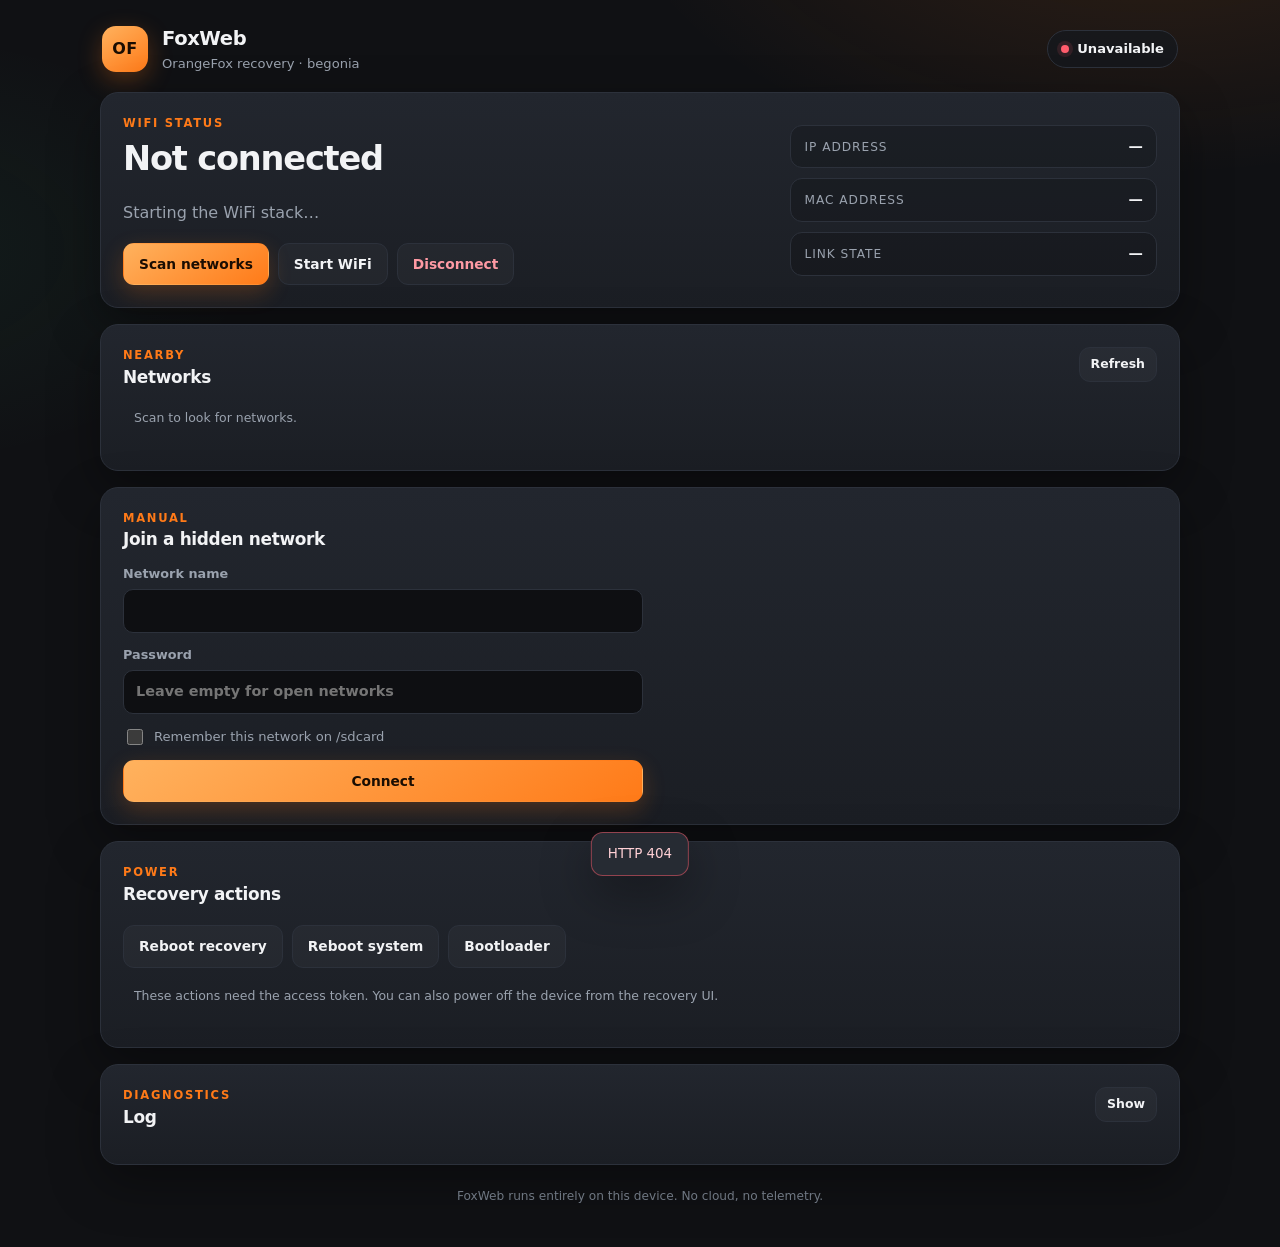
==== recovery/root/system/etc/foxwww/index.html @ 14398353 "begonia: add recovery WiFi and FoxWeb dashboard Bring up the built-in MediaTek CONSYS/WMT/WLAN stack" ====
<!doctype html>
<html lang="en">
<head>
<meta charset="utf-8">
<meta name="viewport" content="width=device-width, initial-scale=1">
<meta name="color-scheme" content="dark">
<title>FoxWeb &middot; begonia recovery</title>
<link rel="stylesheet" href="style.css">
</head>
<body>
<header class="topbar">
  <div class="brand">
    <div class="brand-mark">OF</div>
    <div>
      <h1>FoxWeb</h1>
      <p>OrangeFox recovery &middot; begonia</p>
    </div>
  </div>
  <div id="statusPill" class="pill off">
    <span class="dot"></span>
    <span id="statusText">Checking&hellip;</span>
  </div>
</header>

<main>
  <section class="card hero">
    <div class="hero-copy">
      <p class="eyebrow">WiFi status</p>
      <h2 id="ssid">Not connected</h2>
      <p id="detail" class="muted">Starting the WiFi stack&hellip;</p>
      <div class="actions">
        <button id="btnScan" class="primary">Scan networks</button>
        <button id="btnWifi" class="ghost">Start WiFi</button>
        <button id="btnDisconnect" class="ghost danger">Disconnect</button>
      </div>
    </div>
    <div class="metrics">
      <div><span>IP address</span><strong id="ip">&mdash;</strong></div>
      <div><span>MAC address</span><strong id="mac">&mdash;</strong></div>
      <div><span>Link state</span><strong id="state">&mdash;</strong></div>
    </div>
  </section>

  <section class="card">
    <div class="section-head">
      <div>
        <p class="eyebrow">Nearby</p>
        <h2>Networks</h2>
      </div>
      <button id="btnRescan" class="ghost small">Refresh</button>
    </div>
    <p id="scanState" class="muted small">Scan to look for networks.</p>
    <ul id="networks" class="networks"></ul>
  </section>

  <section class="card">
    <div class="section-head">
      <div>
        <p class="eyebrow">Manual</p>
        <h2>Join a hidden network</h2>
      </div>
    </div>
    <form id="manualForm" class="form">
      <label>Network name
        <input id="manualSsid" autocomplete="off" maxlength="32" required>
      </label>
      <label>Password
        <input id="manualPsk" type="password" autocomplete="off" maxlength="64" placeholder="Leave empty for open networks">
      </label>
      <label class="check"><input id="manualRemember" type="checkbox"> Remember this network on /sdcard</label>
      <button class="primary" type="submit">Connect</button>
    </form>
  </section>

  <section class="card">
    <div class="section-head">
      <div>
        <p class="eyebrow">Power</p>
        <h2>Recovery actions</h2>
      </div>
    </div>
    <div class="actions">
      <button class="ghost" data-reboot="recovery">Reboot recovery</button>
      <button class="ghost" data-reboot="system">Reboot system</button>
      <button class="ghost" data-reboot="bootloader">Bootloader</button>
    </div>
    <p class="muted small">These actions need the access token. You can also power off the device from the recovery UI.</p>
  </section>

  <section class="card">
    <div class="section-head">
      <div>
        <p class="eyebrow">Diagnostics</p>
        <h2>Log</h2>
      </div>
      <button id="btnLog" class="ghost small">Show</button>
    </div>
    <pre id="log" class="log hidden"></pre>
  </section>
</main>

<footer>
  FoxWeb runs entirely on this device. No cloud, no telemetry.
</footer>

<div id="toast" class="toast hidden" role="status"></div>

<dialog id="connectDialog">
  <form method="dialog" id="connectForm">
    <h2 id="dialogTitle">Connect</h2>
    <p id="dialogSub" class="muted small"></p>
    <label>Password
      <input id="dialogPsk" type="password" autocomplete="off" maxlength="64">
    </label>
    <label class="check"><input id="dialogRemember" type="checkbox"> Remember this network on /sdcard</label>
    <div class="actions">
      <button value="cancel" class="ghost" formnovalidate>Cancel</button>
      <button id="dialogConnect" value="connect" class="primary">Connect</button>
    </div>
  </form>
</dialog>

<dialog id="tokenDialog">
  <form method="dialog" id="tokenForm">
    <h2>Access token</h2>
    <p class="muted small">Run <code>foxweb token</code> in the recovery terminal, or open the one-click URL printed by <code>foxweb status</code>.</p>
    <label>Token
      <input id="tokenInput" autocomplete="off">
    </label>
    <div class="actions">
      <button value="cancel" class="ghost" formnovalidate>Cancel</button>
      <button value="save" class="primary">Save</button>
    </div>
  </form>
</dialog>

<script src="app.js"></script>
</body>
</html>
---- recovery/root/system/etc/foxwww/style.css ----
:root {
  --bg: #101114;
  --bg-soft: #16181d;
  --card: #1b1e24;
  --card-hi: #22262e;
  --line: #2c313b;
  --text: #f2f3f5;
  --muted: #9aa2ae;
  --accent: #ff7a18;
  --accent-soft: rgba(255, 122, 24, 0.14);
  --good: #3ddc97;
  --bad: #ff5c6c;
  --warn: #ffc857;
  --radius: 18px;
  --shadow: 0 18px 50px rgba(0, 0, 0, 0.35);
  font-family: Inter, ui-sans-serif, system-ui, -apple-system, "Segoe UI", Roboto, "Helvetica Neue", Arial, sans-serif;
}

* { box-sizing: border-box; }

html, body {
  margin: 0;
  min-height: 100%;
  background:
    radial-gradient(900px 500px at 90% -10%, rgba(255, 122, 24, 0.14), transparent 60%),
    radial-gradient(700px 400px at -10% 20%, rgba(61, 220, 151, 0.06), transparent 55%),
    var(--bg);
  color: var(--text);
}

body {
  padding: 0 18px 42px;
  line-height: 1.5;
  -webkit-font-smoothing: antialiased;
}

.topbar {
  max-width: 1080px;
  margin: 0 auto;
  padding: 24px 2px 18px;
  display: flex;
  align-items: center;
  justify-content: space-between;
  gap: 16px;
}

.brand {
  display: flex;
  align-items: center;
  gap: 14px;
}

.brand-mark {
  width: 46px;
  height: 46px;
  border-radius: 14px;
  display: grid;
  place-items: center;
  font-weight: 800;
  letter-spacing: 0.5px;
  color: #1a0d02;
  background: linear-gradient(145deg, #ffb25e, var(--accent));
  box-shadow: 0 8px 24px rgba(255, 122, 24, 0.28);
}

.brand h1 {
  margin: 0;
  font-size: 1.22rem;
  letter-spacing: -0.02em;
}

.brand p {
  margin: 1px 0 0;
  color: var(--muted);
  font-size: 0.82rem;
}

.pill {
  display: inline-flex;
  align-items: center;
  gap: 8px;
  padding: 8px 13px;
  border: 1px solid var(--line);
  border-radius: 999px;
  background: rgba(22, 24, 29, 0.85);
  font-size: 0.82rem;
  font-weight: 600;
  white-space: nowrap;
}

.pill .dot {
  width: 8px;
  height: 8px;
  border-radius: 50%;
  background: var(--muted);
}

.pill.on .dot { background: var(--good); box-shadow: 0 0 0 4px rgba(61, 220, 151, 0.14); }
.pill.warn .dot { background: var(--warn); box-shadow: 0 0 0 4px rgba(255, 200, 87, 0.14); }
.pill.off .dot { background: var(--bad); box-shadow: 0 0 0 4px rgba(255, 92, 108, 0.12); }

main {
  max-width: 1080px;
  margin: 0 auto;
  display: grid;
  gap: 16px;
}

.card {
  background: linear-gradient(180deg, var(--card-hi), var(--card));
  border: 1px solid var(--line);
  border-radius: var(--radius);
  padding: 22px;
  box-shadow: var(--shadow);
}

.hero {
  display: grid;
  grid-template-columns: minmax(0, 1.4fr) minmax(260px, 0.8fr);
  gap: 26px;
  align-items: stretch;
}

.hero h2 {
  margin: 2px 0 6px;
  font-size: clamp(1.5rem, 3vw, 2.1rem);
  letter-spacing: -0.035em;
}

.eyebrow {
  margin: 0;
  color: var(--accent);
  font-size: 0.72rem;
  font-weight: 800;
  letter-spacing: 0.15em;
  text-transform: uppercase;
}

.muted { color: var(--muted); }
.small { font-size: 0.84rem; }

.metrics {
  display: grid;
  gap: 10px;
  align-content: center;
}

.metrics div {
  display: flex;
  align-items: baseline;
  justify-content: space-between;
  gap: 12px;
  padding: 10px 13px;
  background: rgba(0, 0, 0, 0.18);
  border: 1px solid var(--line);
  border-radius: 12px;
}

.metrics span {
  color: var(--muted);
  font-size: 0.76rem;
  text-transform: uppercase;
  letter-spacing: 0.08em;
}

.metrics strong {
  font-size: 0.9rem;
  font-variant-numeric: tabular-nums;
  overflow: hidden;
  text-overflow: ellipsis;
  white-space: nowrap;
}

.actions {
  display: flex;
  flex-wrap: wrap;
  gap: 9px;
  margin-top: 18px;
}

button {
  font: inherit;
  cursor: pointer;
  border-radius: 11px;
  padding: 10px 15px;
  border: 1px solid transparent;
  font-weight: 700;
  font-size: 0.86rem;
  transition: transform 0.12s ease, background 0.12s ease, border-color 0.12s ease;
}

button:active { transform: translateY(1px); }
button:disabled { opacity: 0.45; cursor: not-allowed; }

.primary {
  color: #1a0d02;
  background: linear-gradient(145deg, #ffb25e, var(--accent));
  box-shadow: 0 8px 22px rgba(255, 122, 24, 0.22);
}

.ghost {
  color: var(--text);
  background: rgba(255, 255, 255, 0.03);
  border-color: var(--line);
}

.ghost:hover { background: rgba(255, 255, 255, 0.07); }
.ghost.danger { color: #ff9aa4; }
.small { padding: 7px 11px; font-size: 0.78rem; }

.section-head {
  display: flex;
  align-items: flex-start;
  justify-content: space-between;
  gap: 12px;
  margin-bottom: 12px;
}

.section-head h2 {
  margin: 0;
  font-size: 1.06rem;
  letter-spacing: -0.02em;
}

.networks {
  list-style: none;
  margin: 0;
  padding: 0;
  display: grid;
  gap: 8px;
}

.network {
  display: grid;
  grid-template-columns: 38px minmax(0, 1fr) auto auto;
  align-items: center;
  gap: 12px;
  padding: 11px 12px;
  background: rgba(0, 0, 0, 0.16);
  border: 1px solid var(--line);
  border-radius: 13px;
}

.network .name {
  min-width: 0;
  overflow: hidden;
  text-overflow: ellipsis;
  white-space: nowrap;
  font-weight: 650;
}

.network .sec {
  color: var(--muted);
  font-size: 0.72rem;
  letter-spacing: 0.06em;
  text-transform: uppercase;
}

.signal {
  display: flex;
  align-items: flex-end;
  gap: 2px;
  height: 18px;
}

.signal i {
  width: 3px;
  border-radius: 2px;
  background: var(--line);
}

.signal i:nth-child(1) { height: 5px; }
.signal i:nth-child(2) { height: 9px; }
.signal i:nth-child(3) { height: 13px; }
.signal i:nth-child(4) { height: 18px; }
.signal.s1 i:nth-child(1),
.signal.s2 i:nth-child(-n+2),
.signal.s3 i:nth-child(-n+3),
.signal.s4 i { background: var(--good); }
.signal.s1 i:nth-child(1) { background: var(--bad); }
.signal.s2 i:nth-child(-n+2) { background: var(--warn); }

.form {
  display: grid;
  gap: 12px;
  max-width: 520px;
}

label {
  display: grid;
  gap: 6px;
  color: var(--muted);
  font-size: 0.8rem;
  font-weight: 650;
}

label.check {
  display: flex;
  align-items: center;
  gap: 8px;
  color: var(--muted);
  font-size: 0.82rem;
  font-weight: 500;
}

input {
  width: 100%;
  padding: 10px 12px;
  border-radius: 10px;
  border: 1px solid var(--line);
  background: #0e0f12;
  color: var(--text);
  font: inherit;
  font-size: 0.9rem;
}

input:focus {
  outline: 2px solid rgba(255, 122, 24, 0.35);
  border-color: var(--accent);
}

input[type="checkbox"] {
  width: 16px;
  height: 16px;
  accent-color: var(--accent);
}

.log {
  margin: 0;
  max-height: 300px;
  overflow: auto;
  padding: 13px;
  border-radius: 12px;
  background: #090a0c;
  border: 1px solid var(--line);
  color: #c8d0da;
  font-size: 0.75rem;
  line-height: 1.45;
  white-space: pre-wrap;
  word-break: break-word;
}

.hidden { display: none !important; }

footer {
  max-width: 1080px;
  margin: 22px auto 0;
  color: #6f7782;
  font-size: 0.76rem;
  text-align: center;
}

dialog {
  width: min(430px, calc(100vw - 32px));
  border: 1px solid var(--line);
  border-radius: 18px;
  background: var(--card);
  color: var(--text);
  box-shadow: 0 30px 90px rgba(0, 0, 0, 0.6);
  padding: 22px;
}

dialog::backdrop {
  background: rgba(0, 0, 0, 0.62);
  backdrop-filter: blur(3px);
}

dialog h2 { margin: 0 0 6px; font-size: 1.15rem; }
dialog .actions { justify-content: flex-end; }

.toast {
  position: fixed;
  left: 50%;
  bottom: 24px;
  transform: translateX(-50%);
  max-width: min(560px, calc(100vw - 32px));
  padding: 11px 16px;
  border-radius: 12px;
  background: #262b33;
  border: 1px solid var(--line);
  box-shadow: var(--shadow);
  font-size: 0.84rem;
  z-index: 20;
}

.toast.bad { border-color: rgba(255, 92, 108, 0.5); color: #ffd0d5; }
.toast.good { border-color: rgba(61, 220, 151, 0.45); color: #c9ffe8; }

.spinner {
  width: 14px;
  height: 14px;
  border-radius: 50%;
  border: 2px solid rgba(255, 255, 255, 0.22);
  border-top-color: var(--accent);
  display: inline-block;
  animation: spin 0.8s linear infinite;
  vertical-align: -2px;
  margin-right: 6px;
}

@keyframes spin { to { transform: rotate(360deg); } }

@media (max-width: 760px) {
  body { padding: 0 12px 32px; }
  .topbar { padding-top: 18px; }
  .hero { grid-template-columns: 1fr; }
  .network { grid-template-columns: 32px minmax(0, 1fr) auto; }
  .network .sec { display: none; }
  .card { padding: 17px; }
}
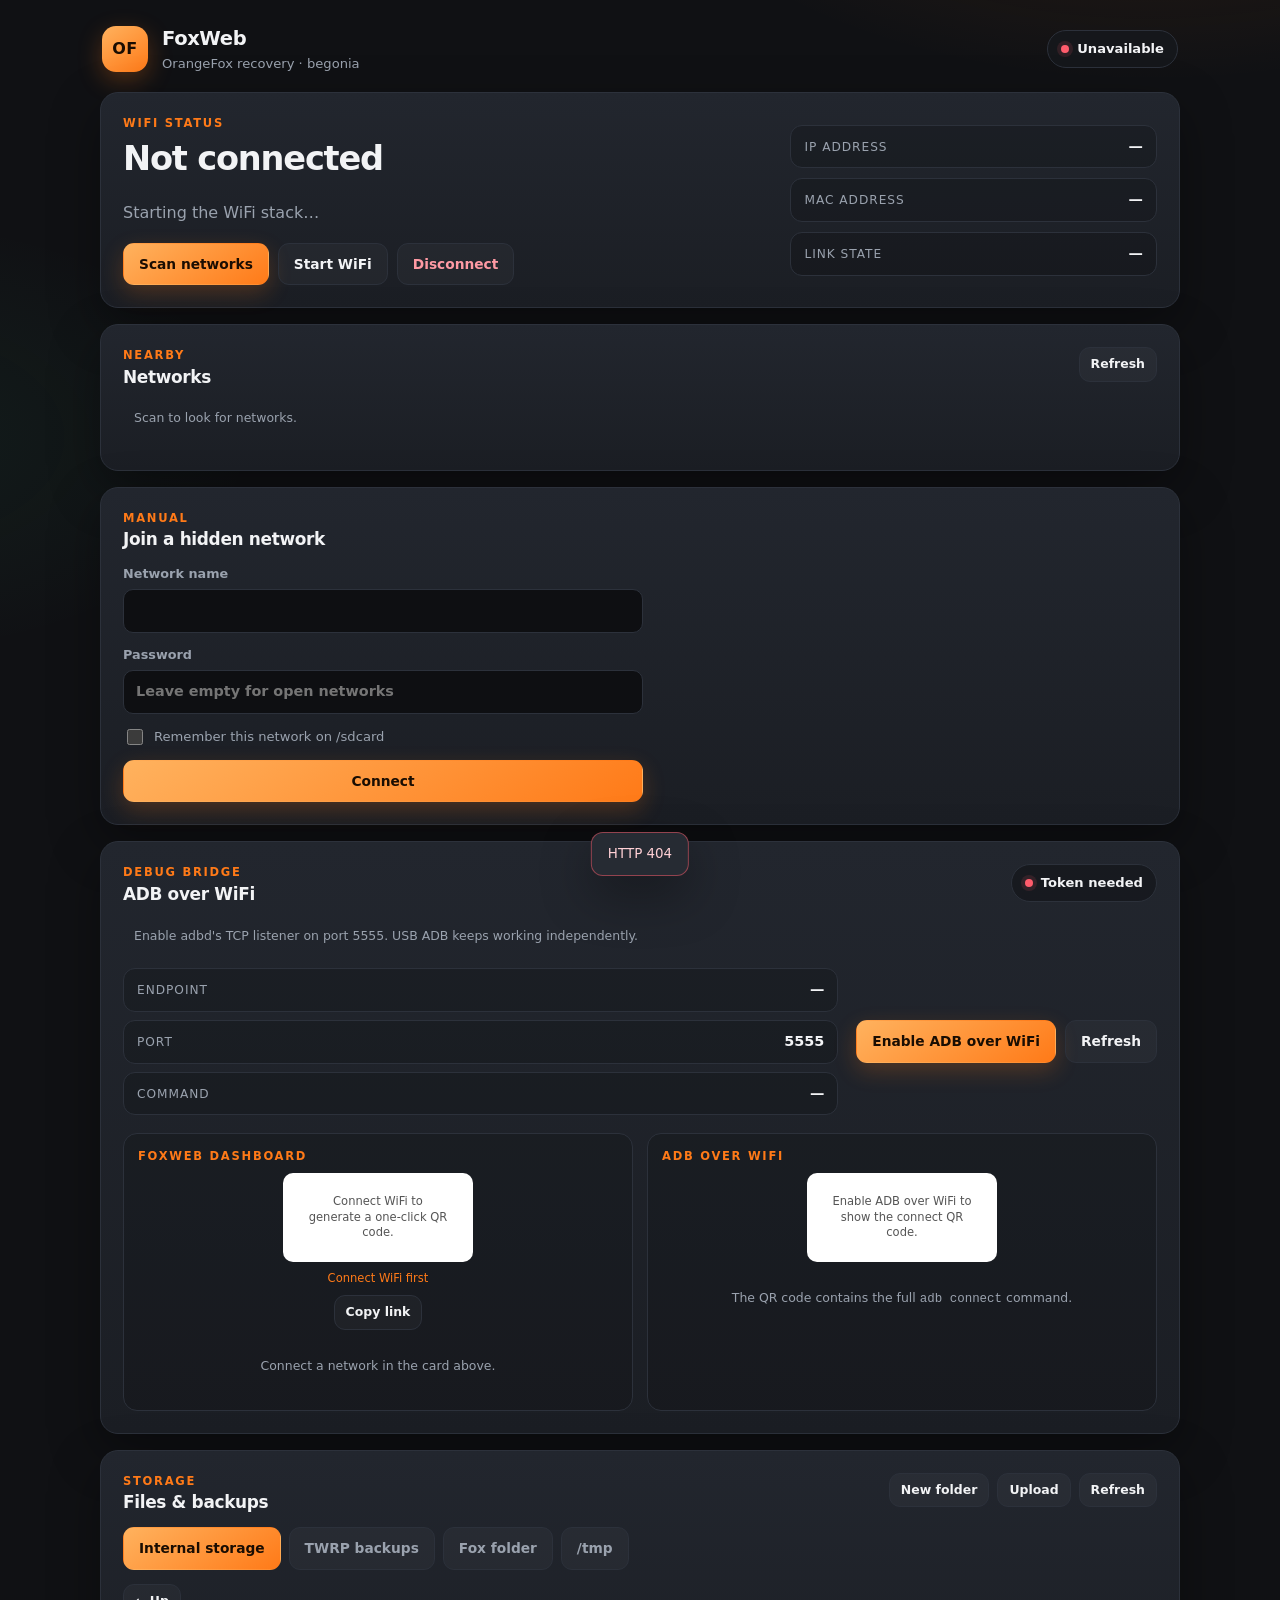
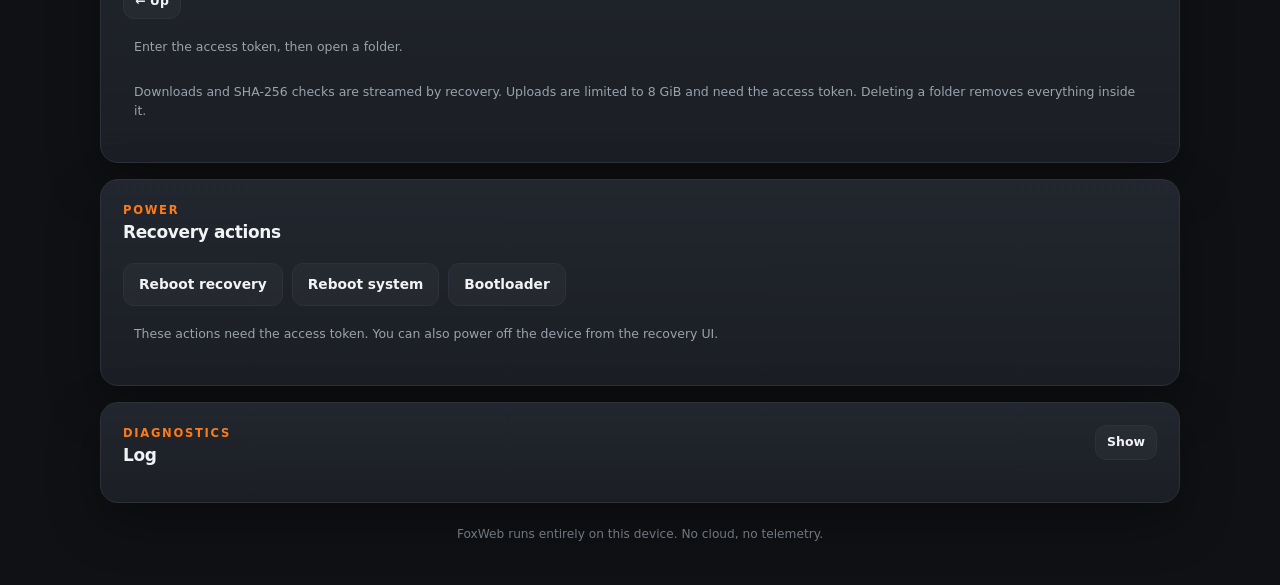
==== commit ddb1d72e: "foxweb: add file manager, SHA-256, wireless ADB and QR codes Add a token-protected browser for /sdca" ====
--- a/recovery/root/system/etc/foxwww/index.html
+++ b/recovery/root/system/etc/foxwww/index.html
@@ -72,6 +72,85 @@
     </form>
   </section>
 
+  <section class="card" id="adbCard">
+    <div class="section-head">
+      <div>
+        <p class="eyebrow">Debug bridge</p>
+        <h2>ADB over WiFi</h2>
+      </div>
+      <span id="adbPill" class="pill off">
+        <span class="dot"></span>
+        <span id="adbState">Checking&hellip;</span>
+      </span>
+    </div>
+    <p id="adbDetail" class="muted small">Enable adbd's TCP listener on port 5555. USB ADB keeps working independently.</p>
+
+    <div class="adb-controls">
+      <div class="metrics">
+        <div><span>Endpoint</span><strong id="adbAddress">&mdash;</strong></div>
+        <div><span>Port</span><strong id="adbPort">5555</strong></div>
+        <div><span>Command</span><strong id="adbCommand">&mdash;</strong></div>
+      </div>
+      <div class="actions">
+        <button id="btnAdb" class="primary">Enable ADB over WiFi</button>
+        <button id="btnAdbRefresh" class="ghost">Refresh</button>
+      </div>
+    </div>
+
+    <div class="qr-grid">
+      <div class="qr-block">
+        <p class="eyebrow">FoxWeb dashboard</p>
+        <div id="webQr" class="qr-code">
+          <p class="muted small">Connect WiFi to generate a one-click QR code.</p>
+        </div>
+        <a id="webQrLink" class="url-link" href="#" target="_blank" rel="noopener">&mdash;</a>
+        <button id="btnCopyWeb" class="ghost small" type="button">Copy link</button>
+        <p id="webQrHint" class="muted small">Scan with a phone on the same network.</p>
+      </div>
+      <div class="qr-block">
+        <p class="eyebrow">ADB over WiFi</p>
+        <div id="adbQr" class="qr-code">
+          <p class="muted small">Enable ADB over WiFi to show the connect QR code.</p>
+        </div>
+        <p id="adbQrHint" class="muted small">The QR code contains the full <code>adb connect</code> command.</p>
+      </div>
+    </div>
+  </section>
+
+  <section class="card" id="filesCard">
+    <div class="section-head">
+      <div>
+        <p class="eyebrow">Storage</p>
+        <h2>Files &amp; backups</h2>
+      </div>
+      <div class="file-actions">
+        <button id="btnMkdir" class="ghost small" type="button">New folder</button>
+        <button id="btnUpload" class="ghost small" type="button">Upload</button>
+        <input id="fileUpload" type="file" multiple hidden>
+        <button id="btnFilesRefresh" class="ghost small" type="button">Refresh</button>
+      </div>
+    </div>
+
+    <div id="fileRoots" class="quick-links">
+      <button data-path="/sdcard" class="active" type="button">Internal storage</button>
+      <button data-path="/sdcard/TWRP/BACKUPS" type="button">TWRP backups</button>
+      <button data-path="/sdcard/Fox" type="button">Fox folder</button>
+      <button data-path="/tmp" type="button">/tmp</button>
+    </div>
+
+    <div class="file-toolbar">
+      <button id="btnUp" class="ghost small" type="button">&larr; Up</button>
+      <nav id="breadcrumb" class="breadcrumb" aria-label="Current folder"></nav>
+    </div>
+
+    <p id="filesState" class="muted small">Enter the access token, then open a folder.</p>
+    <ul id="fileList" class="file-list hidden"></ul>
+    <p class="muted small">
+      Downloads and SHA-256 checks are streamed by recovery. Uploads are limited to 8&nbsp;GiB
+      and need the access token. Deleting a folder removes everything inside it.
+    </p>
+  </section>
+
   <section class="card">
     <div class="section-head">
       <div>
@@ -134,6 +213,7 @@
   </form>
 </dialog>
 
+<script src="qrcode.min.js"></script>
 <script src="app.js"></script>
 </body>
 </html>
--- a/recovery/root/system/etc/foxwww/style.css
+++ b/recovery/root/system/etc/foxwww/style.css
@@ -325,6 +325,240 @@
   accent-color: var(--accent);
 }
 
+.button {
+  display: inline-flex;
+  align-items: center;
+  justify-content: center;
+  color: var(--text);
+  background: rgba(255, 255, 255, 0.03);
+  border: 1px solid var(--line);
+  border-radius: 11px;
+  padding: 7px 11px;
+  font-size: 0.78rem;
+  font-weight: 700;
+  text-decoration: none;
+}
+
+.button:hover { background: rgba(255, 255, 255, 0.07); }
+
+.file-actions {
+  display: flex;
+  flex-wrap: wrap;
+  gap: 8px;
+  justify-content: flex-end;
+}
+
+.quick-links {
+  display: flex;
+  flex-wrap: wrap;
+  gap: 8px;
+  margin: 4px 0 14px;
+}
+
+.quick-links button {
+  color: var(--muted);
+  background: rgba(255, 255, 255, 0.03);
+  border-color: var(--line);
+}
+
+.quick-links button.active {
+  color: #1a0d02;
+  background: linear-gradient(145deg, #ffb25e, var(--accent));
+  border-color: transparent;
+}
+
+.file-toolbar {
+  display: flex;
+  align-items: center;
+  gap: 10px;
+  margin-bottom: 12px;
+}
+
+.breadcrumb {
+  display: flex;
+  align-items: center;
+  flex-wrap: wrap;
+  gap: 2px;
+  min-width: 0;
+}
+
+.crumb {
+  padding: 3px 5px;
+  border: 0;
+  border-radius: 6px;
+  background: transparent;
+  color: var(--muted);
+  font-size: 0.8rem;
+  font-weight: 650;
+  text-align: left;
+}
+
+.crumb:hover { color: var(--text); background: rgba(255, 255, 255, 0.06); }
+.crumb.current { color: var(--text); }
+.crumb-sep { color: #59616c; font-size: 0.76rem; }
+
+.file-list {
+  list-style: none;
+  margin: 12px 0 0;
+  padding: 0;
+  display: grid;
+  gap: 8px;
+}
+
+.file-row {
+  display: grid;
+  grid-template-columns: 42px minmax(0, 1fr) auto;
+  align-items: center;
+  gap: 12px;
+  padding: 10px 12px;
+  background: rgba(0, 0, 0, 0.16);
+  border: 1px solid var(--line);
+  border-radius: 13px;
+}
+
+.file-icon {
+  width: 42px;
+  height: 42px;
+  display: grid;
+  place-items: center;
+  border-radius: 10px;
+  background: rgba(255, 255, 255, 0.04);
+  color: var(--muted);
+  font-size: 0.62rem;
+  font-weight: 800;
+  letter-spacing: 0.05em;
+}
+
+.file-icon.dir {
+  color: var(--accent);
+  background: var(--accent-soft);
+}
+
+.file-icon.file {
+  color: var(--good);
+  background: rgba(61, 220, 151, 0.1);
+}
+
+.file-main { min-width: 0; }
+
+.file-name {
+  display: block;
+  max-width: 100%;
+  margin: 0;
+  padding: 0;
+  border: 0;
+  background: none;
+  color: var(--text);
+  font: inherit;
+  font-size: 0.9rem;
+  font-weight: 650;
+  text-align: left;
+  overflow-wrap: anywhere;
+}
+
+button.file-name { cursor: pointer; }
+button.file-name:hover { color: var(--accent); }
+
+.file-meta {
+  margin-top: 2px;
+  color: var(--muted);
+  font-size: 0.74rem;
+  overflow-wrap: anywhere;
+}
+
+.file-hash {
+  display: block;
+  margin-top: 5px;
+  color: #c8d0da;
+  font-family: ui-monospace, SFMono-Regular, Menlo, Consolas, monospace;
+  font-size: 0.7rem;
+  overflow-wrap: anywhere;
+}
+
+.file-hash.hidden { display: none; }
+
+.file-buttons {
+  display: flex;
+  flex-wrap: wrap;
+  align-items: center;
+  justify-content: flex-end;
+  gap: 6px;
+  max-width: 330px;
+}
+
+.adb-controls {
+  display: grid;
+  grid-template-columns: minmax(0, 1fr) auto;
+  align-items: end;
+  gap: 18px;
+  margin-top: 16px;
+}
+
+.adb-controls .metrics { gap: 8px; }
+
+.adb-controls .actions {
+  margin-top: 0;
+  align-self: center;
+  justify-content: flex-end;
+}
+
+.qr-grid {
+  display: grid;
+  grid-template-columns: repeat(2, minmax(0, 1fr));
+  gap: 14px;
+  margin-top: 18px;
+}
+
+.qr-block {
+  display: flex;
+  flex-direction: column;
+  align-items: center;
+  gap: 8px;
+  min-width: 0;
+  padding: 14px;
+  border: 1px solid var(--line);
+  border-radius: 14px;
+  background: rgba(0, 0, 0, 0.16);
+  text-align: center;
+}
+
+.qr-block .eyebrow { align-self: flex-start; }
+
+.qr-code {
+  display: grid;
+  place-items: center;
+  width: min(190px, 100%);
+  min-height: 40px;
+  padding: 8px;
+  overflow: hidden;
+  border-radius: 10px;
+  background: #fff;
+  color: #333;
+}
+
+.qr-code svg {
+  display: block;
+  width: 100%;
+  height: auto;
+}
+
+.qr-code p {
+  margin: 6px;
+  color: #555;
+  font-size: 0.72rem;
+  line-height: 1.35;
+}
+
+.url-link {
+  max-width: 100%;
+  color: var(--accent);
+  font-size: 0.72rem;
+  overflow-wrap: anywhere;
+  text-decoration: none;
+}
+
+.url-link:hover { text-decoration: underline; }
+
 .log {
   margin: 0;
   max-height: 300px;
@@ -407,4 +641,16 @@
   .network { grid-template-columns: 32px minmax(0, 1fr) auto; }
   .network .sec { display: none; }
   .card { padding: 17px; }
-}
+  .section-head { flex-wrap: wrap; }
+  .file-actions { justify-content: flex-start; }
+  .adb-controls { grid-template-columns: 1fr; }
+  .adb-controls .actions { justify-content: flex-start; }
+  .qr-grid { grid-template-columns: 1fr; }
+  .file-row { grid-template-columns: 34px minmax(0, 1fr); }
+  .file-icon { width: 34px; height: 34px; }
+  .file-buttons {
+    grid-column: 2;
+    justify-content: flex-start;
+    max-width: none;
+  }
+}
